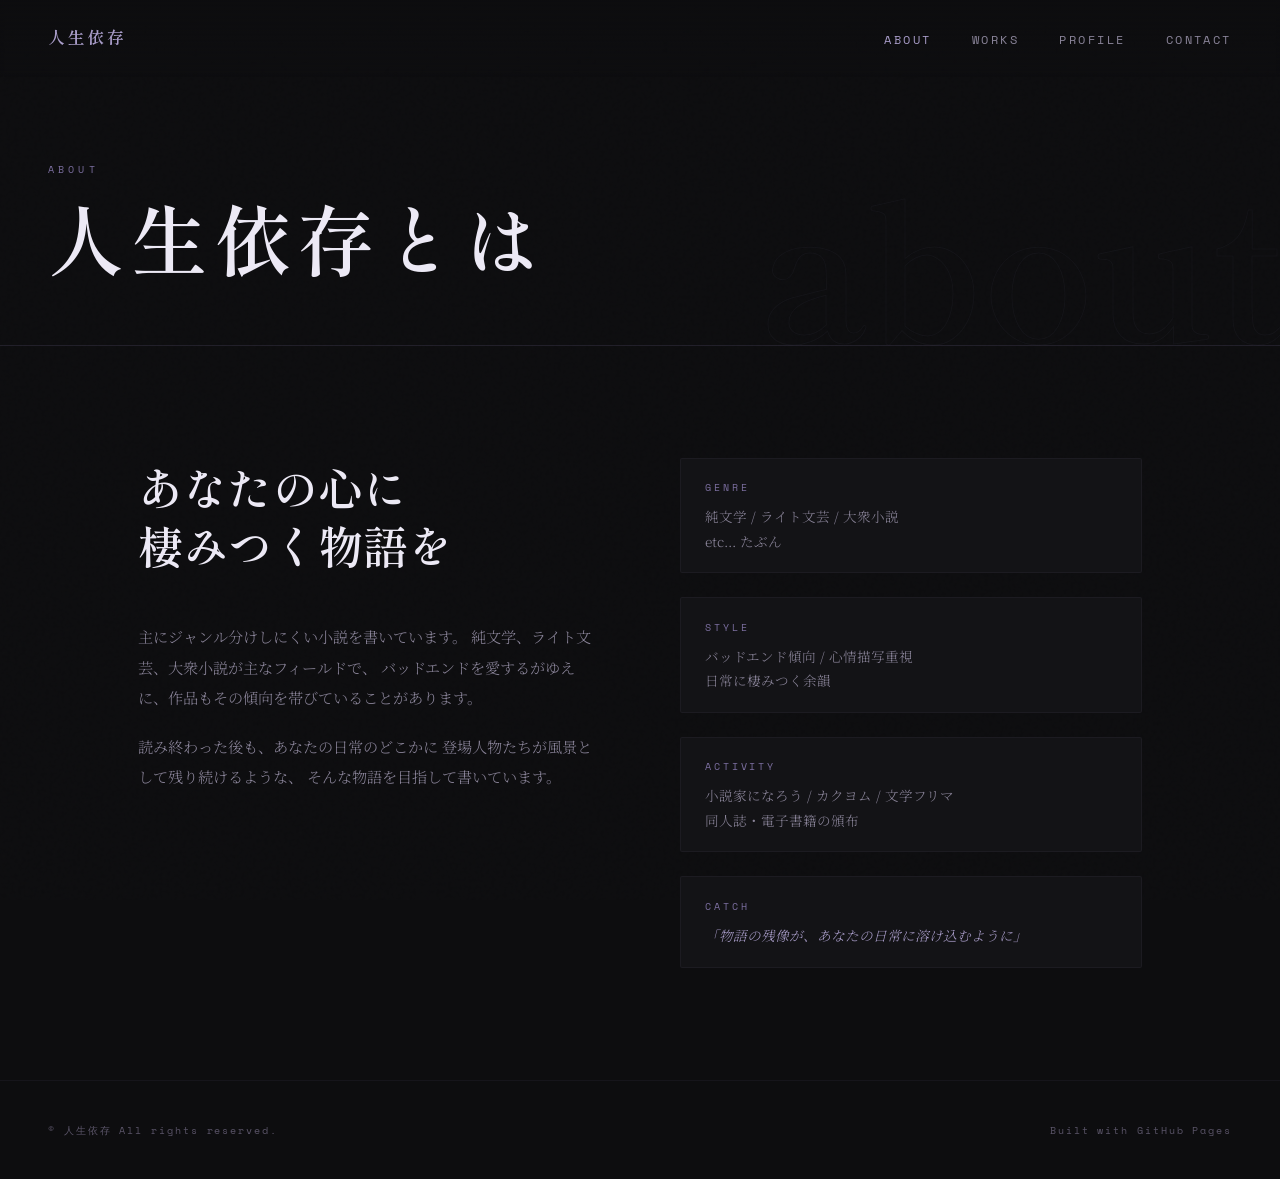
==== about.html @ 1c6c2f1f "Add files via upload" ====
<!DOCTYPE html>
<html lang="ja">
<head>
<meta charset="UTF-8">
<meta name="viewport" content="width=device-width, initial-scale=1.0">
<meta name="description" content="人生依存（じんせいいぞん）について。純文学・ライト文芸・大衆小説を中心に執筆する小説家。">
<title>ABOUT | 人生依存</title>
<link rel="stylesheet" href="style.css">
</head>
<body>

<nav>
  <a href="index.html" class="nav-logo">人生依存</a>
  <ul class="nav-links">
    <li><a href="about.html" class="active">ABOUT</a></li>
    <li><a href="works.html">WORKS</a></li>
    <li><a href="profile.html">PROFILE</a></li>
    <li><a href="contact.html">CONTACT</a></li>
  </ul>
</nav>

<div class="page-header">
  <div class="page-header-bg">about</div>
  <p class="page-header-eyebrow">ABOUT</p>
  <h1 class="page-header-title">人生依存とは</h1>
</div>

<hr class="divider">

<section>
  <div class="section-inner">
    <div class="about-grid">
      <div class="reveal">
        <h2 class="section-title">あなたの心に<br>棲みつく物語を</h2>
        <div class="about-text">
          <p>
            主にジャンル分けしにくい小説を書いています。
            純文学、ライト文芸、大衆小説が主なフィールドで、
            バッドエンドを愛するがゆえに、作品もその傾向を帯びていることがあります。
          </p>
          <p>
            読み終わった後も、あなたの日常のどこかに
            登場人物たちが風景として残り続けるような、
            そんな物語を目指して書いています。
          </p>
        </div>
      </div>
      <div class="about-detail reveal">
        <div class="detail-item">
          <div class="detail-item-label">GENRE</div>
          <div class="detail-item-content">純文学 / ライト文芸 / 大衆小説<br>etc... たぶん</div>
        </div>
        <div class="detail-item">
          <div class="detail-item-label">STYLE</div>
          <div class="detail-item-content">バッドエンド傾向 / 心情描写重視<br>日常に棲みつく余韻</div>
        </div>
        <div class="detail-item">
          <div class="detail-item-label">ACTIVITY</div>
          <div class="detail-item-content">小説家になろう / カクヨム / 文学フリマ<br>同人誌・電子書籍の頒布</div>
        </div>
        <div class="detail-item">
          <div class="detail-item-label">CATCH</div>
          <div class="detail-item-content" style="color: var(--accent2); font-style: italic;">
            「物語の残像が、あなたの日常に溶け込むように」
          </div>
        </div>
      </div>
    </div>
  </div>
</section>

<footer>
  <p>© 人生依存 All rights reserved.</p>
  <p>Built with GitHub Pages</p>
</footer>

<script>
const reveals = document.querySelectorAll('.reveal');
const observer = new IntersectionObserver((entries) => {
  entries.forEach(entry => { if (entry.isIntersecting) entry.target.classList.add('visible'); });
}, { threshold: 0.12 });
reveals.forEach(el => observer.observe(el));
</script>
</body>
</html>
---- style.css ----
@import url('https://fonts.googleapis.com/css2?family=Shippori+Mincho:wght@400;500;600&family=Noto+Serif+JP:wght@300;400;500&family=Space+Mono:ital@0;1&display=swap');

:root {
  --bg: #0d0d0f;
  --bg2: #131316;
  --bg3: #1a1a1f;
  --accent: #7c6fa0;
  --accent2: #a89cc8;
  --text: #d4cfe8;
  --text2: #8a8499;
  --text3: #5a5468;
  --border: rgba(124,111,160,0.18);
  --border2: rgba(124,111,160,0.08);
  --gold: #c9a96e;
}

* { box-sizing: border-box; margin: 0; padding: 0; }
html { scroll-behavior: smooth; }

body {
  background: var(--bg);
  color: var(--text);
  font-family: 'Noto Serif JP', serif;
  font-weight: 300;
  line-height: 1.9;
  overflow-x: hidden;
}

::selection { background: rgba(124,111,160,0.35); }

body::before {
  content: '';
  position: fixed;
  inset: 0;
  background-image: url("data:image/svg+xml,%3Csvg viewBox='0 0 256 256' xmlns='http://www.w3.org/2000/svg'%3E%3Cfilter id='noise'%3E%3CfeTurbulence type='fractalNoise' baseFrequency='0.9' numOctaves='4' stitchTiles='stitch'/%3E%3C/filter%3E%3Crect width='100%25' height='100%25' filter='url(%23noise)' opacity='0.04'/%3E%3C/svg%3E");
  pointer-events: none;
  z-index: 0;
  opacity: 0.4;
}

/* NAV */
nav {
  position: fixed;
  top: 0;
  width: 100%;
  z-index: 100;
  padding: 1.4rem 3rem;
  display: flex;
  justify-content: space-between;
  align-items: center;
  background: linear-gradient(to bottom, rgba(13,13,15,0.95), transparent);
  backdrop-filter: blur(2px);
}

.nav-logo {
  font-family: 'Shippori Mincho', serif;
  font-size: 1.05rem;
  font-weight: 600;
  color: var(--accent2);
  letter-spacing: 0.15em;
  text-decoration: none;
}

.nav-links {
  display: flex;
  gap: 2.5rem;
  list-style: none;
}

.nav-links a {
  color: var(--text2);
  text-decoration: none;
  font-size: 0.78rem;
  letter-spacing: 0.2em;
  font-family: 'Space Mono', monospace;
  transition: color 0.3s;
}

.nav-links a:hover, .nav-links a.active { color: var(--accent2); }

/* SECTIONS */
section { position: relative; z-index: 1; }

.section-inner {
  max-width: 1100px;
  margin: 0 auto;
  padding: 7rem 3rem;
}

.section-label {
  font-family: 'Space Mono', monospace;
  font-size: 0.65rem;
  letter-spacing: 0.4em;
  color: var(--accent);
  margin-bottom: 0.8rem;
}

.section-title {
  font-family: 'Shippori Mincho', serif;
  font-size: clamp(1.8rem, 4vw, 2.8rem);
  font-weight: 600;
  color: #ece9f5;
  line-height: 1.3;
  margin-bottom: 3rem;
}

.divider {
  border: none;
  height: 1px;
  background: var(--border);
  margin: 0;
}

/* ABOUT */
.about-grid {
  display: grid;
  grid-template-columns: 1fr 1fr;
  gap: 5rem;
  align-items: start;
}

.about-text p {
  color: var(--text2);
  font-size: 0.95rem;
  margin-bottom: 1.2em;
  line-height: 2;
}

.about-text p strong { color: var(--accent2); font-weight: 500; }

.about-detail { display: flex; flex-direction: column; gap: 1.5rem; }

.detail-item {
  padding: 1.2rem 1.5rem;
  border: 1px solid var(--border2);
  background: var(--bg2);
  border-radius: 2px;
}

.detail-item-label {
  font-family: 'Space Mono', monospace;
  font-size: 0.6rem;
  letter-spacing: 0.3em;
  color: var(--accent);
  margin-bottom: 0.5rem;
}

.detail-item-content { font-size: 0.85rem; color: var(--text2); line-height: 1.8; }

/* WORKS */
.works-category { margin-bottom: 4rem; }

.works-category-title {
  font-family: 'Space Mono', monospace;
  font-size: 0.65rem;
  letter-spacing: 0.35em;
  color: var(--text3);
  padding-bottom: 0.8rem;
  border-bottom: 1px solid var(--border2);
  margin-bottom: 1.5rem;
}

.work-item {
  display: grid;
  grid-template-columns: auto 1fr auto;
  align-items: start;
  gap: 1.5rem;
  padding: 1.5rem 0;
  border-bottom: 1px solid var(--border2);
}

.work-item:last-child { border-bottom: none; }

.work-number {
  font-family: 'Space Mono', monospace;
  font-size: 0.65rem;
  color: var(--text3);
  letter-spacing: 0.1em;
  padding-top: 0.3rem;
  min-width: 2rem;
}

.work-title {
  font-family: 'Shippori Mincho', serif;
  font-size: 1.1rem;
  font-weight: 500;
  color: #ece9f5;
  margin-bottom: 0.3rem;
  letter-spacing: 0.05em;
}

.work-desc { font-size: 0.8rem; color: var(--text3); line-height: 1.7; margin-bottom: 0.5rem; }

.work-badges { display: flex; flex-wrap: wrap; gap: 0.4rem; }

.badge {
  font-family: 'Space Mono', monospace;
  font-size: 0.6rem;
  letter-spacing: 0.15em;
  padding: 0.2rem 0.6rem;
  border: 1px solid var(--border);
  color: var(--accent);
  border-radius: 1px;
}

.badge-gold { border-color: rgba(201,169,110,0.35); color: var(--gold); }

.work-links { display: flex; flex-direction: column; gap: 0.4rem; align-items: flex-end; }

.work-link {
  font-family: 'Space Mono', monospace;
  font-size: 0.6rem;
  letter-spacing: 0.15em;
  color: var(--text3);
  text-decoration: none;
  padding: 0.25rem 0.6rem;
  border: 1px solid var(--border2);
  border-radius: 1px;
  transition: color 0.2s, border-color 0.2s;
  white-space: nowrap;
}

.work-link:hover { color: var(--accent2); border-color: var(--border); }

.other-works-note {
  font-size: 0.78rem;
  color: var(--text3);
  font-style: italic;
  margin-bottom: 1rem;
  line-height: 1.8;
}

/* PROFILE */
.profile-grid { display: grid; grid-template-columns: 1fr 1fr; gap: 4rem; }

.profile-block-title {
  font-family: 'Space Mono', monospace;
  font-size: 0.62rem;
  letter-spacing: 0.3em;
  color: var(--accent);
  margin-bottom: 1rem;
}

.author-list { display: flex; flex-wrap: wrap; gap: 0.5rem; margin-bottom: 2rem; }

.author-tag {
  font-size: 0.78rem;
  color: var(--text2);
  padding: 0.2rem 0.7rem;
  border: 1px solid var(--border2);
  background: var(--bg2);
  border-radius: 1px;
  letter-spacing: 0.05em;
}

.taste-list { list-style: none; display: flex; flex-direction: column; gap: 0.6rem; }

.taste-list li {
  font-size: 0.85rem;
  color: var(--text2);
  display: flex;
  gap: 0.8rem;
  line-height: 1.6;
}

.taste-list li::before { content: '—'; color: var(--text3); flex-shrink: 0; }

/* CONTACT */
.contact-link-area { background: transparent; border-radius: 4px; padding: 0; }

.contact-links {
  display: grid;
  grid-template-columns: repeat(auto-fit, minmax(200px, 1fr));
  gap: 1rem;
  margin-top: 1rem;
}

.contact-link {
  display: flex;
  align-items: center;
  gap: 0.8rem;
  padding: 1rem 1.2rem;
  border: 1px solid var(--border2);
  background: var(--bg);
  border-radius: 2px;
  text-decoration: none;
  color: var(--text2);
  font-size: 0.8rem;
  font-family: 'Space Mono', monospace;
  letter-spacing: 0.08em;
  transition: border-color 0.25s, color 0.25s, background 0.25s;
}

.contact-link:hover { border-color: var(--border); color: var(--accent2); background: var(--bg3); }

.contact-link-icon { font-size: 0.9rem; color: var(--accent); flex-shrink: 0; }

/* FOOTER */
footer {
  padding: 2.5rem 3rem;
  border-top: 1px solid var(--border2);
  display: flex;
  justify-content: space-between;
  align-items: center;
  background: var(--bg);
}

footer p {
  font-family: 'Space Mono', monospace;
  font-size: 0.6rem;
  letter-spacing: 0.2em;
  color: var(--text3);
}

/* ANIMATIONS */
@keyframes fadeUp {
  from { opacity: 0; transform: translateY(18px); }
  to   { opacity: 1; transform: translateY(0); }
}

@keyframes fadeIn {
  from { opacity: 0; }
  to   { opacity: 1; }
}

.reveal {
  opacity: 0;
  transform: translateY(24px);
  transition: opacity 0.8s ease, transform 0.8s ease;
}

.reveal.visible { opacity: 1; transform: translateY(0); }

/* PAGE HEADER (各ページのトップ) */
.page-header {
  padding: 10rem 3rem 4rem;
  position: relative;
  z-index: 1;
}

.page-header-eyebrow {
  font-family: 'Space Mono', monospace;
  font-size: 0.65rem;
  letter-spacing: 0.4em;
  color: var(--accent);
  margin-bottom: 0.8rem;
}

.page-header-title {
  font-family: 'Shippori Mincho', serif;
  font-size: clamp(2.5rem, 6vw, 5rem);
  font-weight: 600;
  color: #ece9f5;
  letter-spacing: 0.08em;
  line-height: 1.15;
}

.page-header-bg {
  position: absolute;
  bottom: -0.05em;
  right: -0.02em;
  font-family: 'Shippori Mincho', serif;
  font-size: clamp(6rem, 15vw, 16rem);
  font-weight: 600;
  color: transparent;
  -webkit-text-stroke: 1px rgba(124,111,160,0.06);
  pointer-events: none;
  line-height: 1;
  user-select: none;
  z-index: 0;
}

/* RESPONSIVE */
@media (max-width: 768px) {
  nav { padding: 1.2rem 1.5rem; }
  .nav-links { display: none; }
  .section-inner { padding: 5rem 1.5rem; }
  .about-grid { grid-template-columns: 1fr; gap: 2.5rem; }
  .profile-grid { grid-template-columns: 1fr; gap: 2.5rem; }
  .work-item { grid-template-columns: auto 1fr; }
  .work-links { flex-direction: row; align-items: flex-start; flex-wrap: wrap; }
  footer { flex-direction: column; gap: 0.5rem; text-align: center; }
  .page-header { padding: 8rem 1.5rem 3rem; }
}
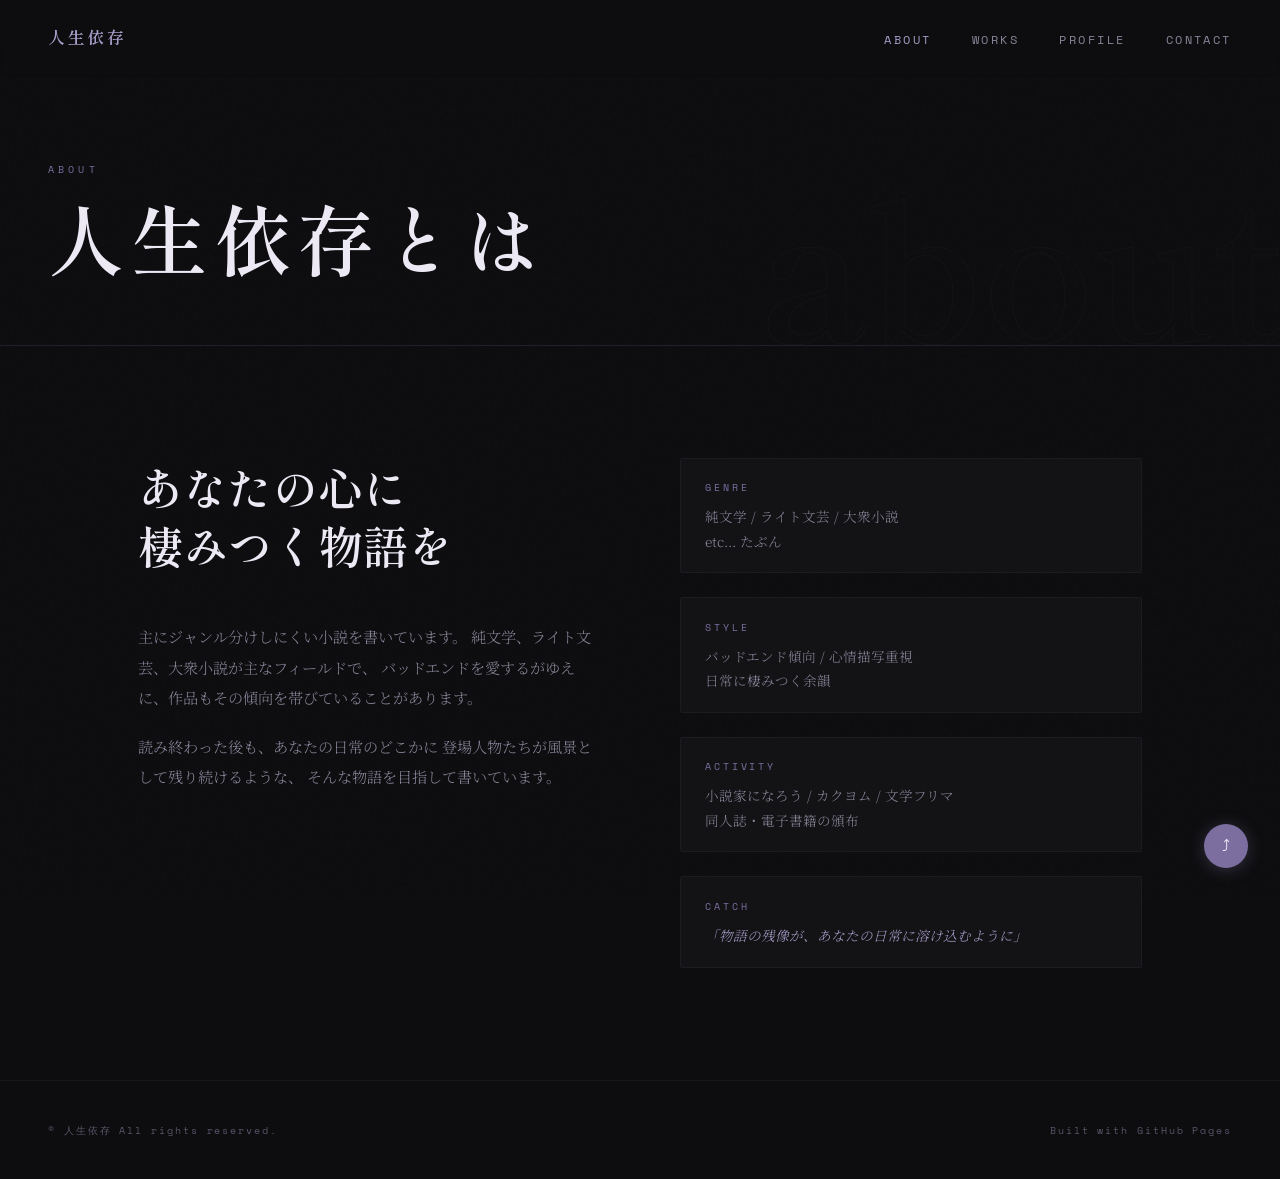
==== commit 55e0cf52: "Add files via upload" ====
--- a/about.html
+++ b/about.html
@@ -81,5 +81,45 @@
 }, { threshold: 0.12 });
 reveals.forEach(el => observer.observe(el));
 </script>
+
+<!-- SHARE FAB -->
+<div class="share-fab">
+  <span class="share-copied" id="share-copied">copied!</span>
+  <div class="share-menu" id="share-menu">
+    <button class="share-btn" id="copy-btn">🔗 URLをコピー</button>
+    <a class="share-btn" id="x-btn" href="#" target="_blank" rel="noopener">𝕏 Xでシェア</a>
+    <a class="share-btn" id="line-btn" href="#" target="_blank" rel="noopener">💬 LINEでシェア</a>
+  </div>
+  <button class="share-toggle" id="share-toggle" aria-label="シェア">⤴</button>
+</div>
+
+<script>
+(function() {
+  var toggle = document.getElementById("share-toggle");
+  var menu = document.getElementById("share-menu");
+  var copyBtn = document.getElementById("copy-btn");
+  var xBtn = document.getElementById("x-btn");
+  var lineBtn = document.getElementById("line-btn");
+  var copied = document.getElementById("share-copied");
+  var url = "https://999harmony.github.io/";
+  var text = "人生依存｜小説家ポートフォリオ";
+
+  xBtn.href = "https://twitter.com/intent/tweet?url=" + encodeURIComponent(url) + "&text=" + encodeURIComponent(text);
+  lineBtn.href = "https://social-plugins.line.me/lineit/share?url=" + encodeURIComponent(url);
+
+  toggle.addEventListener("click", function() { menu.classList.toggle("open"); });
+
+  copyBtn.addEventListener("click", function() {
+    navigator.clipboard.writeText(url).then(function() {
+      copied.classList.add("show");
+      setTimeout(function() { copied.classList.remove("show"); }, 2000);
+    });
+  });
+
+  document.addEventListener("click", function(e) {
+    if (!e.target.closest(".share-fab")) menu.classList.remove("open");
+  });
+})();
+</script>
 </body>
 </html>
--- a/style.css
+++ b/style.css
@@ -382,3 +382,86 @@
   footer { flex-direction: column; gap: 0.5rem; text-align: center; }
   .page-header { padding: 8rem 1.5rem 3rem; }
 }
+
+/* ── SHARE BUTTON ── */
+.share-fab {
+  position: fixed;
+  bottom: 2rem;
+  right: 2rem;
+  z-index: 200;
+  display: flex;
+  flex-direction: column;
+  align-items: flex-end;
+  gap: 0.6rem;
+}
+
+.share-toggle {
+  width: 44px;
+  height: 44px;
+  border-radius: 50%;
+  background: var(--accent);
+  border: none;
+  cursor: pointer;
+  display: flex;
+  align-items: center;
+  justify-content: center;
+  font-size: 1rem;
+  color: #ece9f5;
+  transition: background 0.25s, transform 0.25s;
+  box-shadow: 0 2px 16px rgba(124,111,160,0.35);
+}
+
+.share-toggle:hover { background: var(--accent2); transform: scale(1.08); }
+
+.share-menu {
+  display: flex;
+  flex-direction: column;
+  align-items: flex-end;
+  gap: 0.5rem;
+  opacity: 0;
+  pointer-events: none;
+  transform: translateY(8px);
+  transition: opacity 0.25s, transform 0.25s;
+}
+
+.share-menu.open {
+  opacity: 1;
+  pointer-events: all;
+  transform: translateY(0);
+}
+
+.share-btn {
+  display: flex;
+  align-items: center;
+  gap: 0.6rem;
+  padding: 0.45rem 0.9rem;
+  background: var(--bg2);
+  border: 1px solid var(--border);
+  border-radius: 2px;
+  color: var(--text2);
+  font-family: 'Space Mono', monospace;
+  font-size: 0.65rem;
+  letter-spacing: 0.15em;
+  cursor: pointer;
+  text-decoration: none;
+  white-space: nowrap;
+  transition: color 0.2s, border-color 0.2s, background 0.2s;
+}
+
+.share-btn:hover { color: var(--accent2); border-color: var(--border); background: var(--bg3); }
+
+.share-copied {
+  font-family: 'Space Mono', monospace;
+  font-size: 0.6rem;
+  letter-spacing: 0.2em;
+  color: var(--accent2);
+  opacity: 0;
+  transition: opacity 0.3s;
+  padding-right: 0.2rem;
+}
+
+.share-copied.show { opacity: 1; }
+
+@media (max-width: 768px) {
+  .share-fab { bottom: 1.2rem; right: 1.2rem; }
+}
